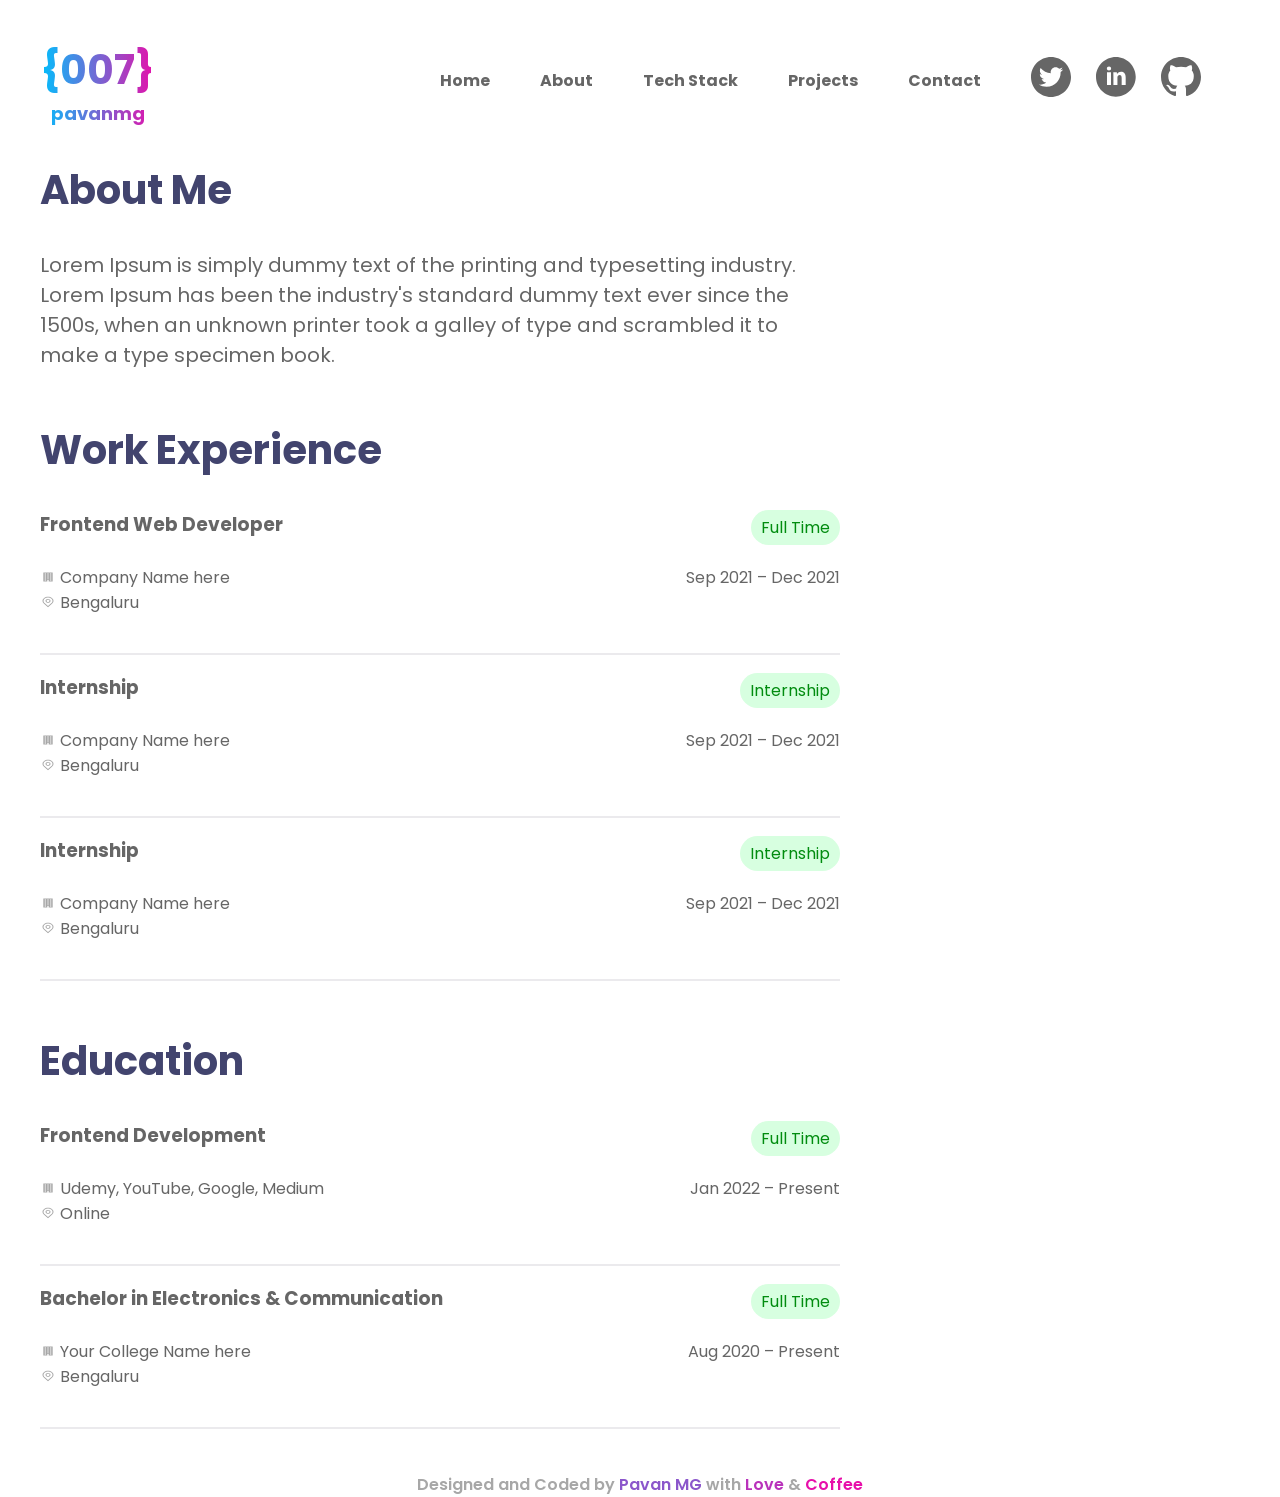
==== about.html @ 5256e84b "Initial commit" ====
<!DOCTYPE html>
<html lang="sv">
<head>
    <meta charset="UTF-8">
    <meta name="viewport" content="width=device-width, initial-scale=1.0">
    <title>u01</title>
    <link rel="stylesheet" href="./css/base.css">
    <link rel="stylesheet" href="./css/about.css">
</head>
<body>
    <header>
            <a class="main-logo" href="./index.html">
                <h1 class="main-logo-007">{007}</h1>
                <h1 class="main-logo-name">pavanmg</h1>
            </a>
        <img src="./assets/more.png" alt="burger">
    </header>

    <nav>
        <ul class="page-links">
            <li><a href="./index.html">Home</a></li>
            <li><a href="./about.html">About</a></li>
            <li><a href="./tech.html">Tech Stack</a></li>
            <li><a href="./projects.html">Projects</a></li>
            <li><a href="./contact.html">Contact</a></li>
        </ul>
        <ul class="logo-links">
            <li><a href="#"><img src="./assets/Vector-6.svg" alt="logo"></a></li>
            <li><a href="#"><img src="./assets/Vector-7.svg" alt="logo"></a></li>
            <li><a href="#"><img src="./assets/Vector-8.svg" alt="logo"></a></li>
        </ul>
    </nav>

    <main>
        <section class="introduction">
            <h2>About Me</h2>

            <p>
                Lorem Ipsum is simply dummy text of the printing and
                typesetting industry. Lorem Ipsum has been the industry's
                standard dummy text ever since the 1500s, when an unknown
                printer took a galley of type and scrambled it to make a type
                specimen book.
            </p>
        </section>
        
        <section class="work-experience">
            <h2>Work Experience</h2>
            <article class="experience-item">
                <div class="experience-header">
                    <h3>Frontend Web Developer</h3>

                    <p class="experience-type">Full Time</p>
                </div>

                <div class="details">
                    <div class="company">
                        <span><img src="./assets/mdi_office-building.svg" alt="building icon"> Company Name here</span>
                        <p>Sep 2021 – Dec 2021</p>
                    </div>

                    <div class="location">
                        <span><img src="./assets/carbon_location.svg" alt="location icon"> Bengaluru</span>
                    </div>
                </div>
            </article>

            <article class="experience-item">
                <div class="experience-header">
                    <h3>Internship</h3>

                    <p class="experience-type">Internship</p>
                </div>

                <div class="details">
                    <div class="company">
                        <span><img src="./assets/mdi_office-building.svg" alt="building icon"> Company Name here</span>
                        <p>Sep 2021 – Dec 2021</p>
                    </div>

                    <div class="location">
                        <span><img src="./assets/carbon_location.svg" alt="location icon"> Bengaluru</span>
                    </div>
                </div>
            </article>

            <article class="experience-item">
                <div class="experience-header">
                    <h3>Internship</h3>

                    <p class="experience-type">Internship</p>
                </div>

                <div class="details">

                    <div class="company">
                        <span><img src="./assets/mdi_office-building.svg" alt="building icon"> Company Name here</span>
                        <p>Sep 2021 – Dec 2021</p>
                    </div>

                    <div class="location">
                        <span><img src="./assets/carbon_location.svg" alt="location icon"> Bengaluru</span>
                    </div>
                </div>
            </article>
        </section>

        <section class="education">
            <h2>Education</h2>

            <article class="education-item">
                <div class="education-header">
                    <h3>Frontend Development</h3>

                    <p class="experience-type">Full Time</p>
                </div>

                <div class="details">
                    <div class="institution">
                        <span><img src="./assets/mdi_office-building.svg" alt="building icon"> Udemy, YouTube, Google, Medium</span>
                        <p>Jan 2022 – Present</p>
                    </div>

                    <div class="location">
                        <span><img src="./assets/carbon_location.svg" alt="location icon"> Online</span>
                    </div>
                </div>
            </article>

            <article class="education-item">

                <div class="education-header">
                    <h3>Bachelor in Electronics &amp; Communication</h3>

                    <p class="experience-type">Full Time</p>
                </div>

                <div class="details">

                    <div class="institution">
                        <span><img src="./assets/mdi_office-building.svg" alt="building icon"> Your College Name here</span>
                        <p>Aug 2020 – Present</p>
                    </div>

                    <div class="location">
                        <span><img src="./assets/carbon_location.svg" alt="location icon"> Bengaluru</span>
                    </div>
                </div>
            </article>
        </section>
    </main>

    <footer>
        <p>
            Designed and Coded by 
            <span class="name-footer">Pavan MG</span> with
            <span class="love">Love</span> &amp;
            <span class="coffee">Coffee</span>
        </p>
    </footer>
</body>
</html>
---- css/base.css ----
@import url('https://fonts.googleapis.com/css2?family=Poppins:ital,wght@0,100;0,200;0,300;0,400;0,500;0,600;0,700;0,800;0,900;1,100;1,200;1,300;1,400;1,500;1,600;1,700;1,800;1,900&display=swap');

:root {
    --gradient-color-1: #E70FAA;
    --gradient-color-2: #00C0FD;
    --light-Content: #a7a7a7;
    --Solid-Heading-Dark-mode: #cccccc;
    --Solid-Heading: #42446E;
}

* {
    margin: 0;
    padding: 0;
    box-sizing: border-box;
}

body {
    max-width: 600px;
    height: 1200px;
    display: flex;
    flex-direction: column;
    margin: auto;
    font-family: "Poppins", sans-serif;
    color: #666666;
}

h1, h2 {
    color: #000;
}

header {
    width: 100%;
    display: flex;
    flex-direction: row;
    justify-content: space-between;
    margin-top: 40px;
}


header img {
    width: 32px;
    height: 32px;
    margin: auto 0;
}

.main-logo {
    display: flex;
    flex-direction: column;
    text-decoration: none;
}

.main-logo h1 {
    width: 100%;
    background: linear-gradient(270deg, var(--gradient-color-1), var(--gradient-color-2));
    -webkit-text-fill-color: transparent;
    background-clip: text;
    font-weight: bold;
    text-align: center;
}

.main-logo-007 {
    font-size: 40px;
}

.main-logo-name {
    font-size: large;
}

nav {
    display: flex;
    flex-direction: column;
    align-items: center;
    height: 80px;
}
.page-links {
    display: flex;
    flex-direction: column;
    align-items: center;
    list-style: none;
}

nav a {
    text-decoration: none;
    color: #000;
}

.page-links a {
    font-size: 20px;
    font-weight: bolder;
    margin-top: 5px;
    margin-bottom: 5px;
}

.logo-links {
    display: flex;
    justify-content: center;
    align-items: center;
    list-style: none;
    gap: 100px;
}

.logo-links a img {
    width: 40px;
    height: 40;
}


main {
    flex: 1;
    margin-top: 50px;
}

footer {
    margin-top: 25px;
    text-align: center;
    font-weight: 600;
    margin-bottom: auto;
}

.love, .coffee {
    background: linear-gradient(270deg, var(--gradient-color-1), color-mix(in srgb, var(--gradient-color-1) 50%, var(--gradient-color-2) 50%), var(--gradient-color-2));
    -webkit-text-fill-color: transparent;
    background-clip: text;
}

@media (min-width: 1200px) {
    body {
        min-width: 1200px;
        height: 1000px;
        display: grid;
        grid-template-areas:
        "head nav nav"
        "main main main"
        "foot foot foot";
        grid-template-columns: 1fr 1fr 1fr;
        grid-template-rows: 60px 1fr 60px;
    }

    header {
        grid-area: head;
        height: 60px;
    }

    header img  {
        display: none;
        justify-content: space-evenly;
    }

    nav {
        margin-top: 40px;
        flex-direction: row;
        grid-area: nav;
    }

    .page-links {
        flex-direction: row;
    }

    .page-links a {
        margin-right: 50px;
        font-size: 16px;
        color: #666666;
    }

    .logo-links {
        gap: 25px;
    }

    main {
        grid-area: main;
    }
    
    h1 {
        color: var(--Solid-Heading);
    }

    h2 {
        margin-top: 100px;
        font-size: 40px;
        color: var(--Solid-Heading);
    }

    footer {
        grid-area: foot;
        color: var(--light-Content);
    }

    .name-footer {
        color: color-mix(in srgb, var(--gradient-color-1) 60%, var(--gradient-color-2));
    }

    .love {
        color: color-mix(in srgb, var(--gradient-color-1) 80%, var(--gradient-color-2));
        background: none;
        -webkit-text-fill-color: currentcolor;
    }

    .coffee {
        color: var(--gradient-color-1);
        background: none;
        -webkit-text-fill-color: currentcolor;
    }
}

@media (prefers-color-scheme: dark) {
    :root {
        color-scheme: dark;
    }

    h1 {
        color: var(--Solid-Heading-Dark-mode);
    }

    h2 {
        color: var(--Solid-Heading-Dark-mode);
    }

    h3 {
        color: var(--light-Content);
    }

    p {
        color: var(--Solid-Heading-Dark-mode);
    }

    .page-links a {
        color: var(--light-Content);
    }

    span {
        color: var(--Solid-Heading-Dark-mode);
    }

    .project-card {
        background-color: #363636;
    }

    .project-links a {
        color: #fff;
    }

}
---- css/about.css ----
h2 {
    margin: 50px 0 30px 0;
}

.experience-header, .education-header {
    display: flex;
    flex-direction: row;
    justify-content: space-between;
}

.introduction p {
    font-size: 20px;
}

.experience-item, .education-item {
    border-bottom: 2px solid #EBEAED;
    padding-bottom: 18px;
    margin-bottom: 18px;
}

.experience-type {
    background-color: #D7FFE0;
    color: #018C0F;
    padding: 5px 10px ;
    border-radius: 25px;
}

.details {
    margin: 20px 0;
}

.company, .institution {
    display: flex;
    flex-direction: row;
    justify-content: space-between;
}

@media (min-width: 1200px) {
    body {
        grid-template-areas:
        "head nav nav"
        "main main ."
        "foot foot foot";
    }
}

@media (max-width: 1200px) {
    nav {
        display: none;
    }
}
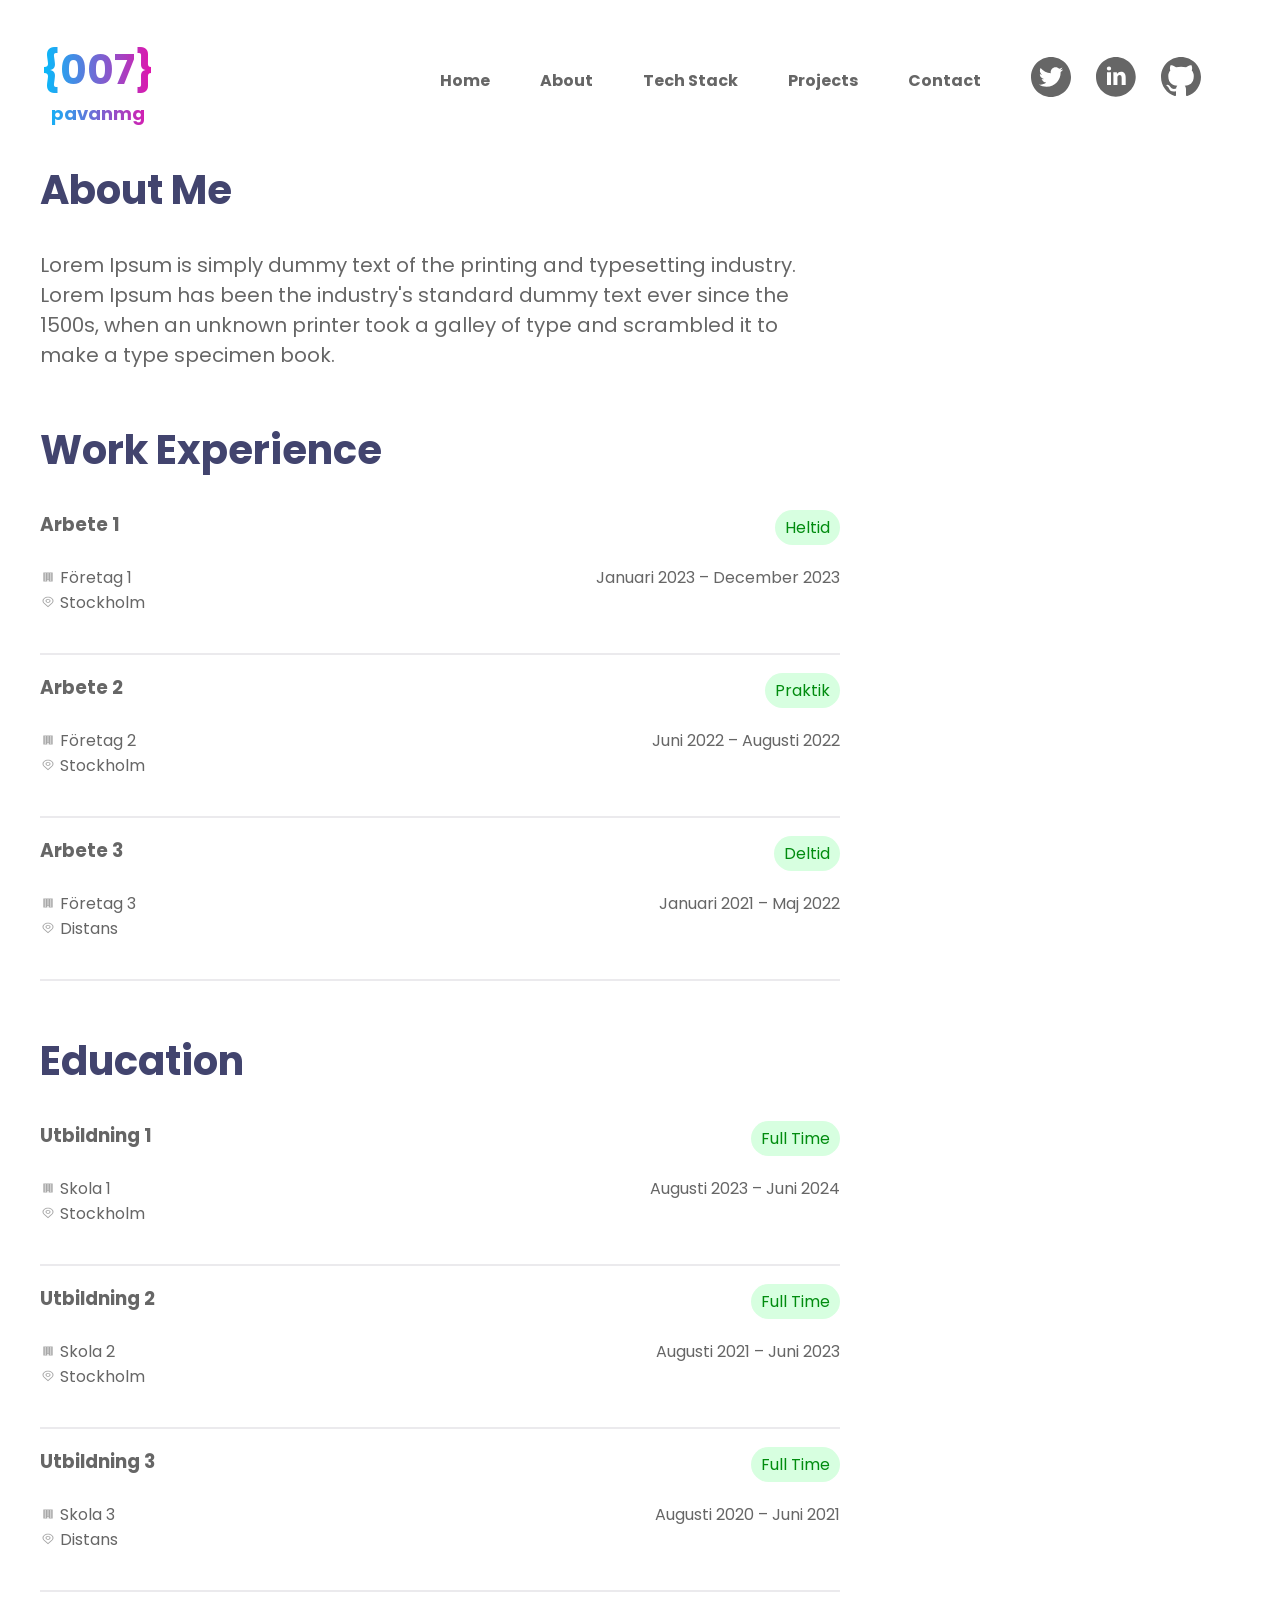
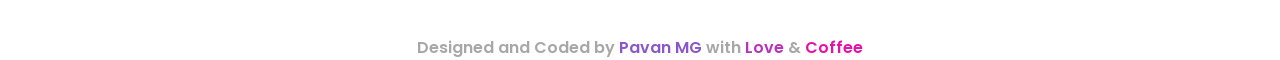
==== commit d061862d: "Add JSON data for work experience and education" ====
--- a/about.html
+++ b/about.html
@@ -6,6 +6,7 @@
     <title>u01</title>
     <link rel="stylesheet" href="./css/base.css">
     <link rel="stylesheet" href="./css/about.css">
+    <script defer src="./js/about.js"></script>
 </head>
 <body>
     <header>
@@ -147,6 +148,27 @@
                     </div>
                 </div>
             </article>
+
+            <article class="education-item">
+
+                <div class="education-header">
+                    <h3>Bachelor in Electronics &amp; Communication</h3>
+
+                    <p class="experience-type">Full Time</p>
+                </div>
+
+                <div class="details">
+
+                    <div class="institution">
+                        <span><img src="./assets/mdi_office-building.svg" alt="building icon"> Your College Name here</span>
+                        <p>Aug 2020 – Present</p>
+                    </div>
+
+                    <div class="location">
+                        <span><img src="./assets/carbon_location.svg" alt="location icon"> Bengaluru</span>
+                    </div>
+                </div>
+            </article>
         </section>
     </main>
 
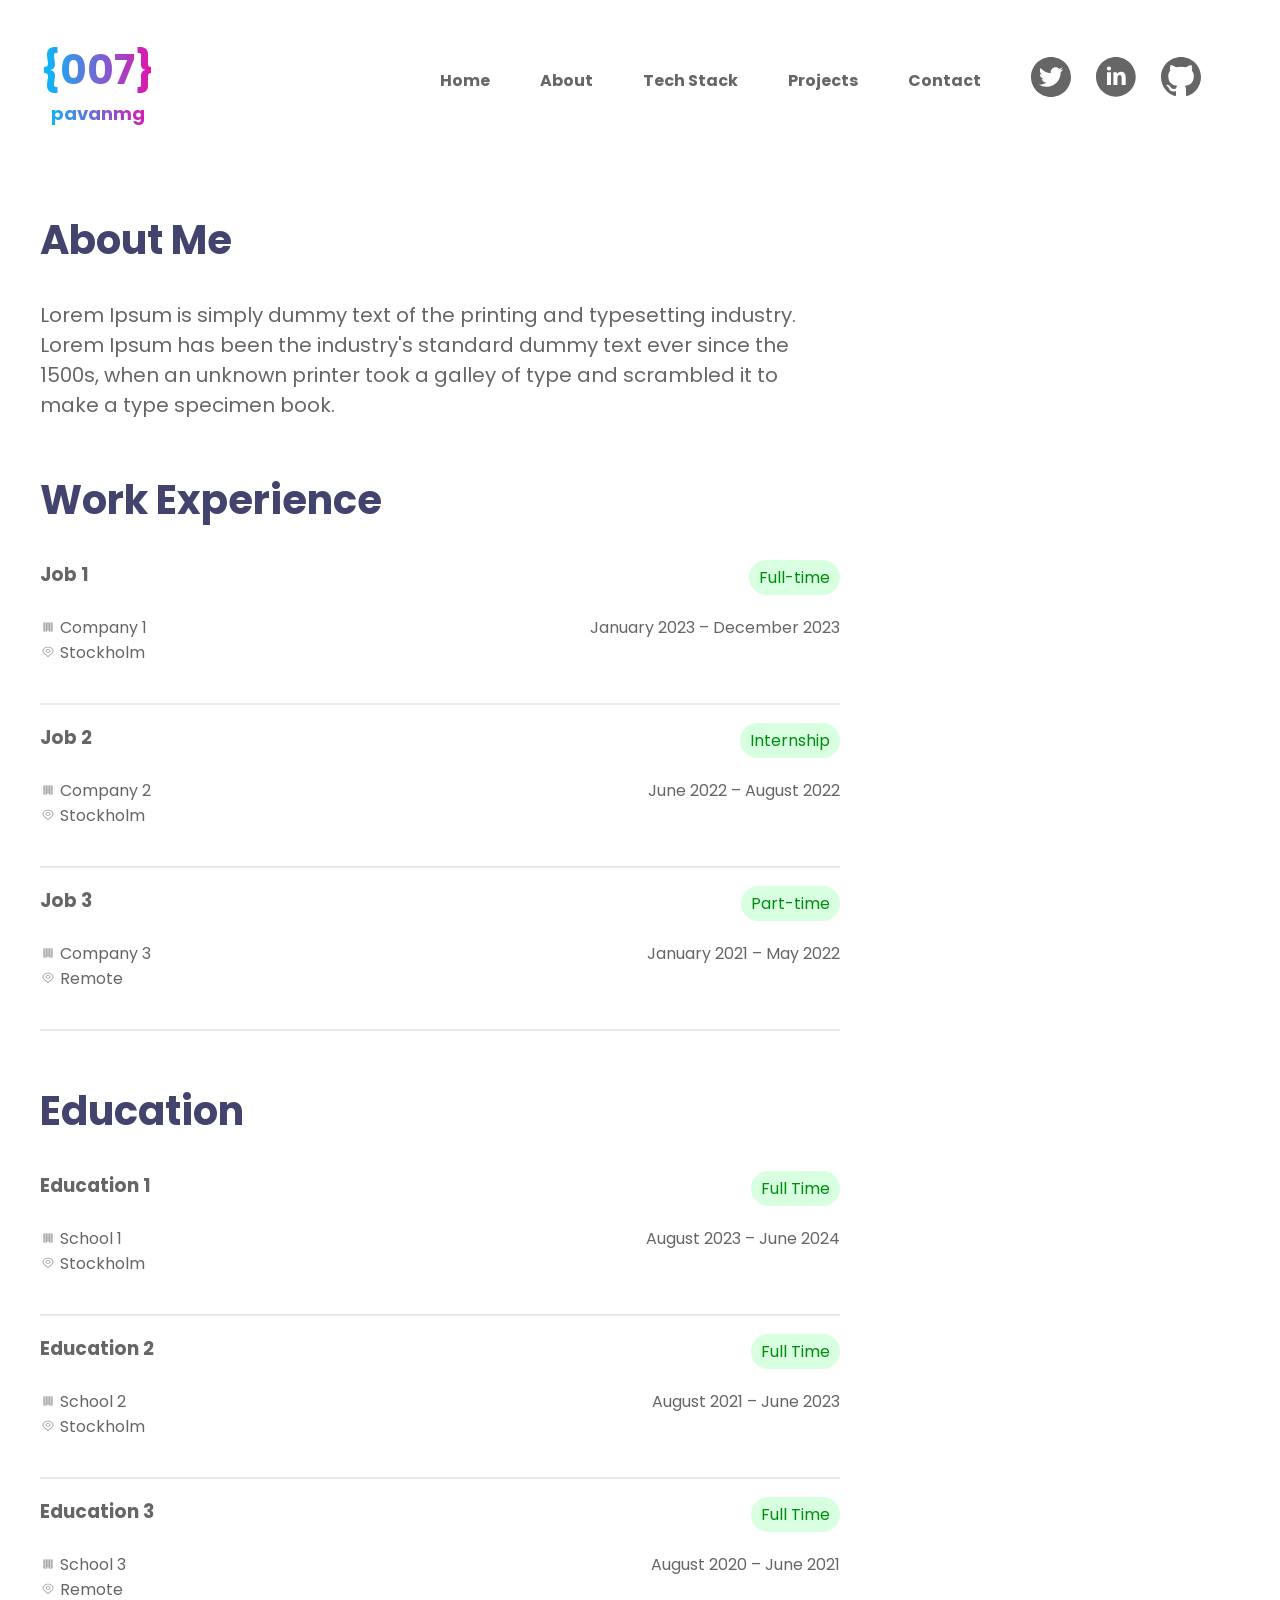
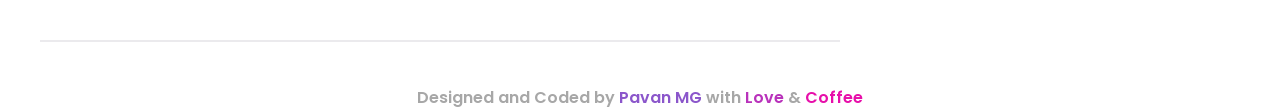
==== commit 6d642f50: "Update heading hierarchy" ====
--- a/about.html
+++ b/about.html
@@ -11,8 +11,8 @@
 <body>
     <header>
             <a class="main-logo" href="./index.html">
-                <h1 class="main-logo-007">{007}</h1>
-                <h1 class="main-logo-name">pavanmg</h1>
+                <p class="main-logo-007">{007}</p>
+                <p class="main-logo-name">pavanmg</p>
             </a>
         <img src="./assets/more.png" alt="burger">
     </header>
@@ -34,7 +34,7 @@
 
     <main>
         <section class="introduction">
-            <h2>About Me</h2>
+            <h1>About Me</h1>
 
             <p>
                 Lorem Ipsum is simply dummy text of the printing and
--- a/css/base.css
+++ b/css/base.css
@@ -49,7 +49,7 @@
     text-decoration: none;
 }
 
-.main-logo h1 {
+.main-logo p {
     width: 100%;
     background: linear-gradient(270deg, var(--gradient-color-1), var(--gradient-color-2));
     -webkit-text-fill-color: transparent;
@@ -174,7 +174,7 @@
         color: var(--Solid-Heading);
     }
 
-    h2 {
+    h1 {
         margin-top: 100px;
         font-size: 40px;
         color: var(--Solid-Heading);
--- a/css/about.css
+++ b/css/about.css
@@ -1,5 +1,6 @@
 h2 {
     margin: 50px 0 30px 0;
+    font-size: 40px;
 }
 
 .experience-header, .education-header {
@@ -9,6 +10,7 @@
 }
 
 .introduction p {
+    margin-top: 30px;
     font-size: 20px;
 }
 
@@ -42,6 +44,10 @@
         "main main ."
         "foot foot foot";
     }
+
+    h2 {
+        color: var(--Solid-Heading);
+    }
 }
 
 @media (max-width: 1200px) {
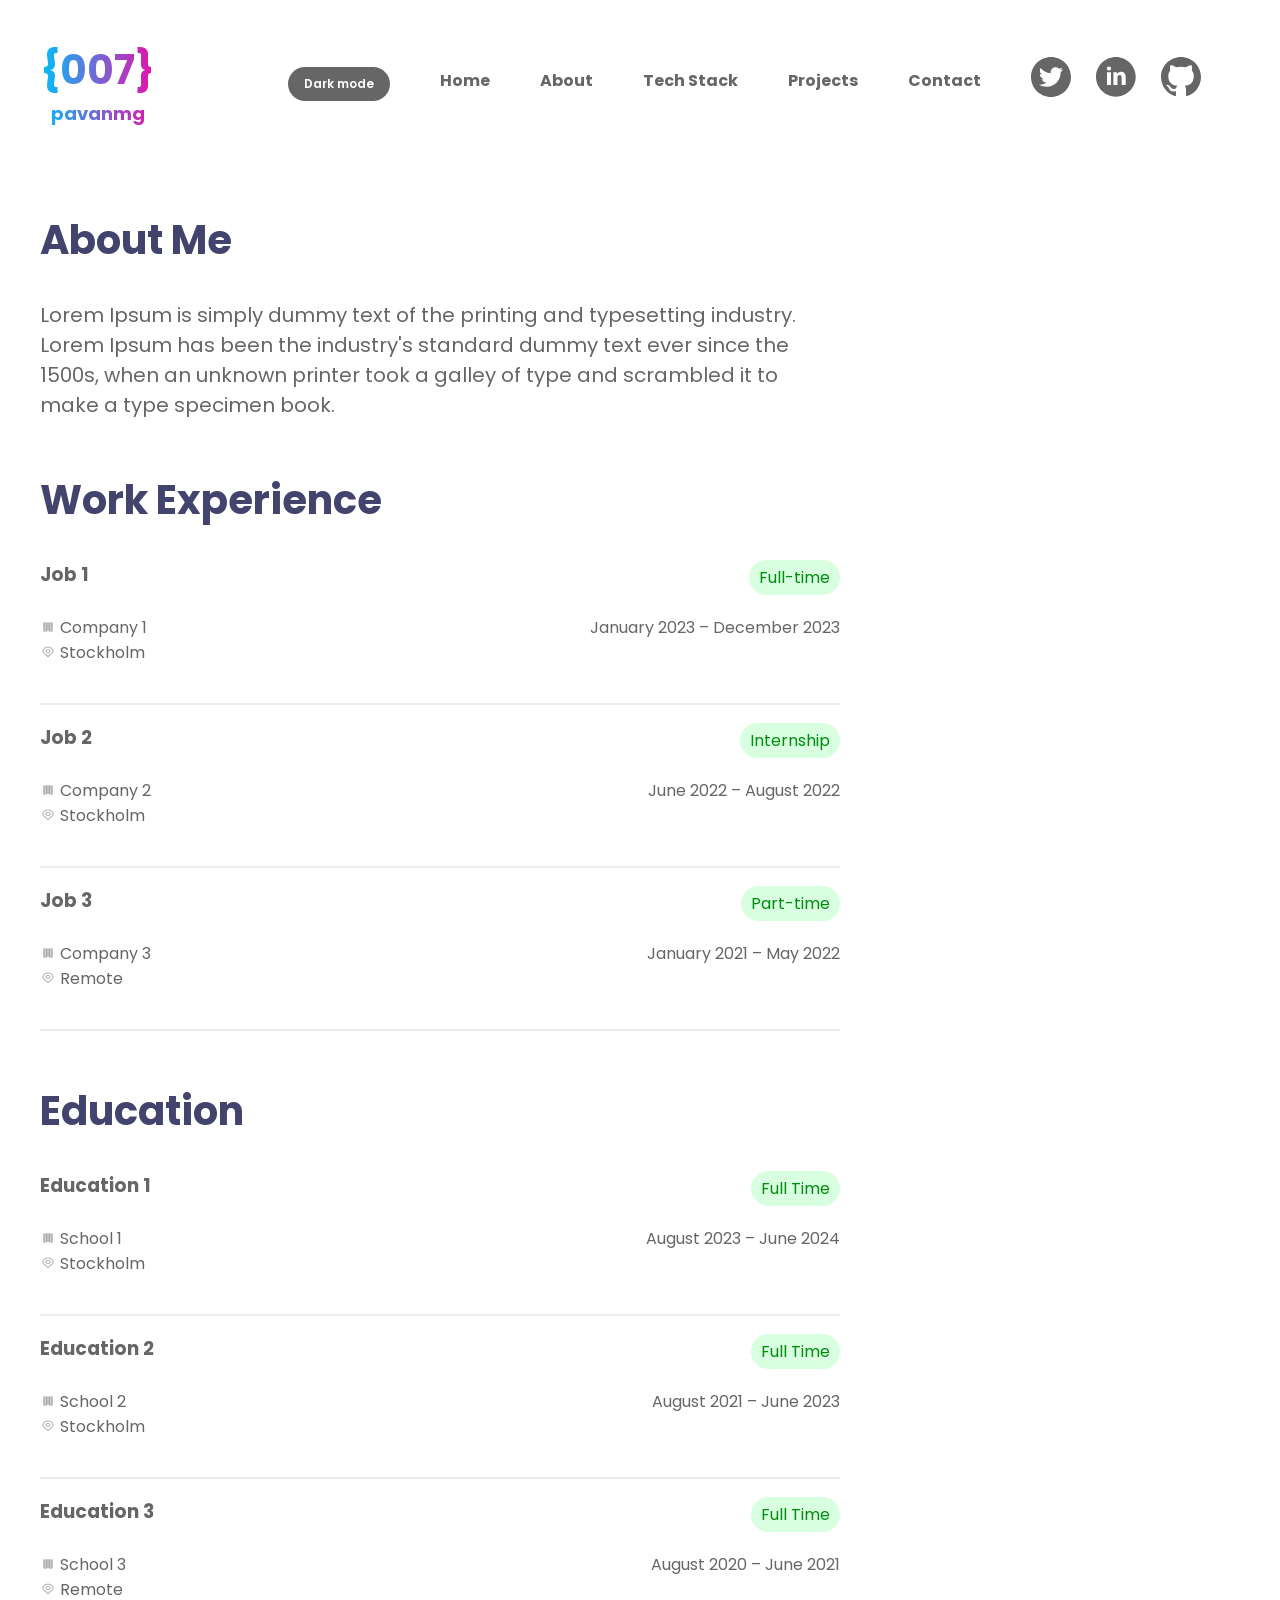
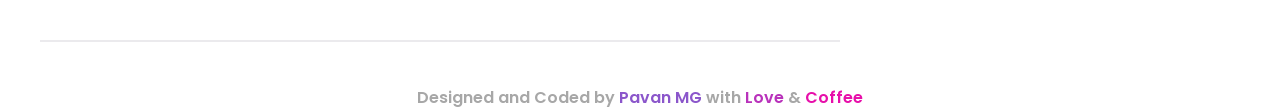
==== commit 9bacc960: "Add dark/light mode toggle button and related styles" ====
--- a/about.html
+++ b/about.html
@@ -10,14 +10,35 @@
 </head>
 <body>
     <header>
-            <a class="main-logo" href="./index.html">
-                <p class="main-logo-007">{007}</p>
-                <p class="main-logo-name">pavanmg</p>
-            </a>
-        <img src="./assets/more.png" alt="burger">
+        <a class="main-logo" href="./index.html">
+            <p class="main-logo-007">{007}</p>
+            <p class="main-logo-name">pavanmg</p>
+        </a>
+        <button class="theme-toggle">Dark mode</button>
+        <details class="mobile-menu">
+            <summary>
+                <img src="./assets/more.png" alt="Menu">
+            </summary>
+
+            <nav>
+                <ul class="page-links">
+                    <li><a href="./index.html">Home</a></li>
+                    <li><a href="./about.html">About</a></li>
+                    <li><a href="./tech.html">Tech Stack</a></li>
+                    <li><a href="./projects.html">Projects</a></li>
+                    <li><a href="./contact.html">Contact</a></li>
+                </ul>
+
+                <ul class="logo-links">
+                    <li><a href="#"><img src="./assets/Vector-6.svg" alt="twitter logo"></a></li>
+                    <li><a href="#"><img src="./assets/Vector-7.svg" alt="linkedin logo"></a></li>
+                    <li><a href="#"><img src="./assets/Vector-8.svg" alt="github logo"></a></li>
+                </ul>
+            </nav>
+        </details>
     </header>
 
-    <nav>
+    <nav class="desktop-nav">
         <ul class="page-links">
             <li><a href="./index.html">Home</a></li>
             <li><a href="./about.html">About</a></li>
@@ -26,9 +47,9 @@
             <li><a href="./contact.html">Contact</a></li>
         </ul>
         <ul class="logo-links">
-            <li><a href="#"><img src="./assets/Vector-6.svg" alt="logo"></a></li>
-            <li><a href="#"><img src="./assets/Vector-7.svg" alt="logo"></a></li>
-            <li><a href="#"><img src="./assets/Vector-8.svg" alt="logo"></a></li>
+            <li><a href="#"><img src="./assets/Vector-6.svg" alt="twitter logo"></a></li>
+            <li><a href="#"><img src="./assets/Vector-7.svg" alt="linkedin logo"></a></li>
+            <li><a href="#"><img src="./assets/Vector-8.svg" alt="github logo"></a></li>
         </ul>
     </nav>
 
@@ -180,5 +201,6 @@
             <span class="coffee">Coffee</span>
         </p>
     </footer>
+    <script src="./js/theme.js"></script>
 </body>
 </html>
--- a/css/base.css
+++ b/css/base.css
@@ -16,7 +16,7 @@
 
 body {
     max-width: 600px;
-    height: 1200px;
+    min-height: 1200px;
     display: flex;
     flex-direction: column;
     margin: auto;
@@ -26,21 +26,6 @@
 
 h1, h2 {
     color: #000;
-}
-
-header {
-    width: 100%;
-    display: flex;
-    flex-direction: row;
-    justify-content: space-between;
-    margin-top: 40px;
-}
-
-
-header img {
-    width: 32px;
-    height: 32px;
-    margin: auto 0;
 }
 
 .main-logo {
@@ -66,6 +51,46 @@
     font-size: large;
 }
 
+header {
+    width: 100%;
+    display: flex;
+    flex-wrap: wrap;
+    justify-content: space-between;
+    align-items: center;
+    position: relative;
+    margin-top: 40px;
+}
+
+.mobile-menu {
+    width: 100%;
+}
+
+.mobile-menu summary {
+    position: absolute;
+    top: 30px;
+    right: 0;
+    cursor: pointer;
+    list-style: none;
+}
+
+.mobile-menu summary img {
+    display: block;
+    width: 32px;
+    height: 32px;
+}
+
+.mobile-menu nav {
+    display: none;
+    flex-direction: column;
+    align-items: center;
+    width: 100%;
+    height: auto;
+}
+
+.mobile-menu[open] nav {
+    display: flex;
+}
+
 nav {
     display: flex;
     flex-direction: column;
@@ -104,7 +129,6 @@
     height: 40;
 }
 
-
 main {
     flex: 1;
     margin-top: 50px;
@@ -121,6 +145,24 @@
     background: linear-gradient(270deg, var(--gradient-color-1), color-mix(in srgb, var(--gradient-color-1) 50%, var(--gradient-color-2) 50%), var(--gradient-color-2));
     -webkit-text-fill-color: transparent;
     background-clip: text;
+}
+
+.theme-toggle {
+    background-color: #666666;
+    color: white;
+    border: none;
+    border-radius: 20px;
+    padding: 8px 16px;
+    font-family: "Poppins", sans-serif;
+    font-size: 12px;
+    font-weight: 600;
+    cursor: pointer;
+    margin-right: 50px;
+}
+
+:root.dark-mode .theme-toggle {
+    background-color: var(--light-Content);
+    color: #000;
 }
 
 @media (min-width: 1200px) {
@@ -136,6 +178,10 @@
         grid-template-rows: 60px 1fr 60px;
     }
 
+    .mobile-menu {
+        display: none;
+    }
+
     header {
         grid-area: head;
         height: 60px;
@@ -202,41 +248,44 @@
     }
 }
 
-@media (prefers-color-scheme: dark) {
-    :root {
-        color-scheme: dark;
-    }
-
-    h1 {
-        color: var(--Solid-Heading-Dark-mode);
-    }
-
-    h2 {
-        color: var(--Solid-Heading-Dark-mode);
-    }
-
-    h3 {
-        color: var(--light-Content);
-    }
-
-    p {
-        color: var(--Solid-Heading-Dark-mode);
-    }
-
-    .page-links a {
-        color: var(--light-Content);
-    }
-
-    span {
-        color: var(--Solid-Heading-Dark-mode);
-    }
-
-    .project-card {
-        background-color: #363636;
-    }
-
-    .project-links a {
-        color: #fff;
-    }
-
+@media (max-width: 1200px) {
+    .desktop-nav {
+        display: none;
+    }
+}
+
+:root.dark-mode {
+    color-scheme: dark;
+}
+
+:root.dark-mode h1 {
+    color: var(--Solid-Heading-Dark-mode);
+}
+
+:root.dark-mode h2 {
+    color: var(--Solid-Heading-Dark-mode);
+}
+
+:root.dark-mode h3 {
+    color: var(--light-Content);
+}
+
+:root.dark-mode p {
+    color: var(--Solid-Heading-Dark-mode);
+}
+
+:root.dark-mode .page-links a {
+    color: var(--light-Content);
+}
+
+:root.dark-mode span {
+    color: var(--Solid-Heading-Dark-mode);
+}
+
+:root.dark-mode .project-card {
+    background-color: #363636;
+}
+
+:root.dark-mode .project-links a {
+    color: #fff;
 }
--- a/css/about.css
+++ b/css/about.css
@@ -48,10 +48,4 @@
     h2 {
         color: var(--Solid-Heading);
     }
-}
-
-@media (max-width: 1200px) {
-    nav {
-        display: none;
-    }
 }
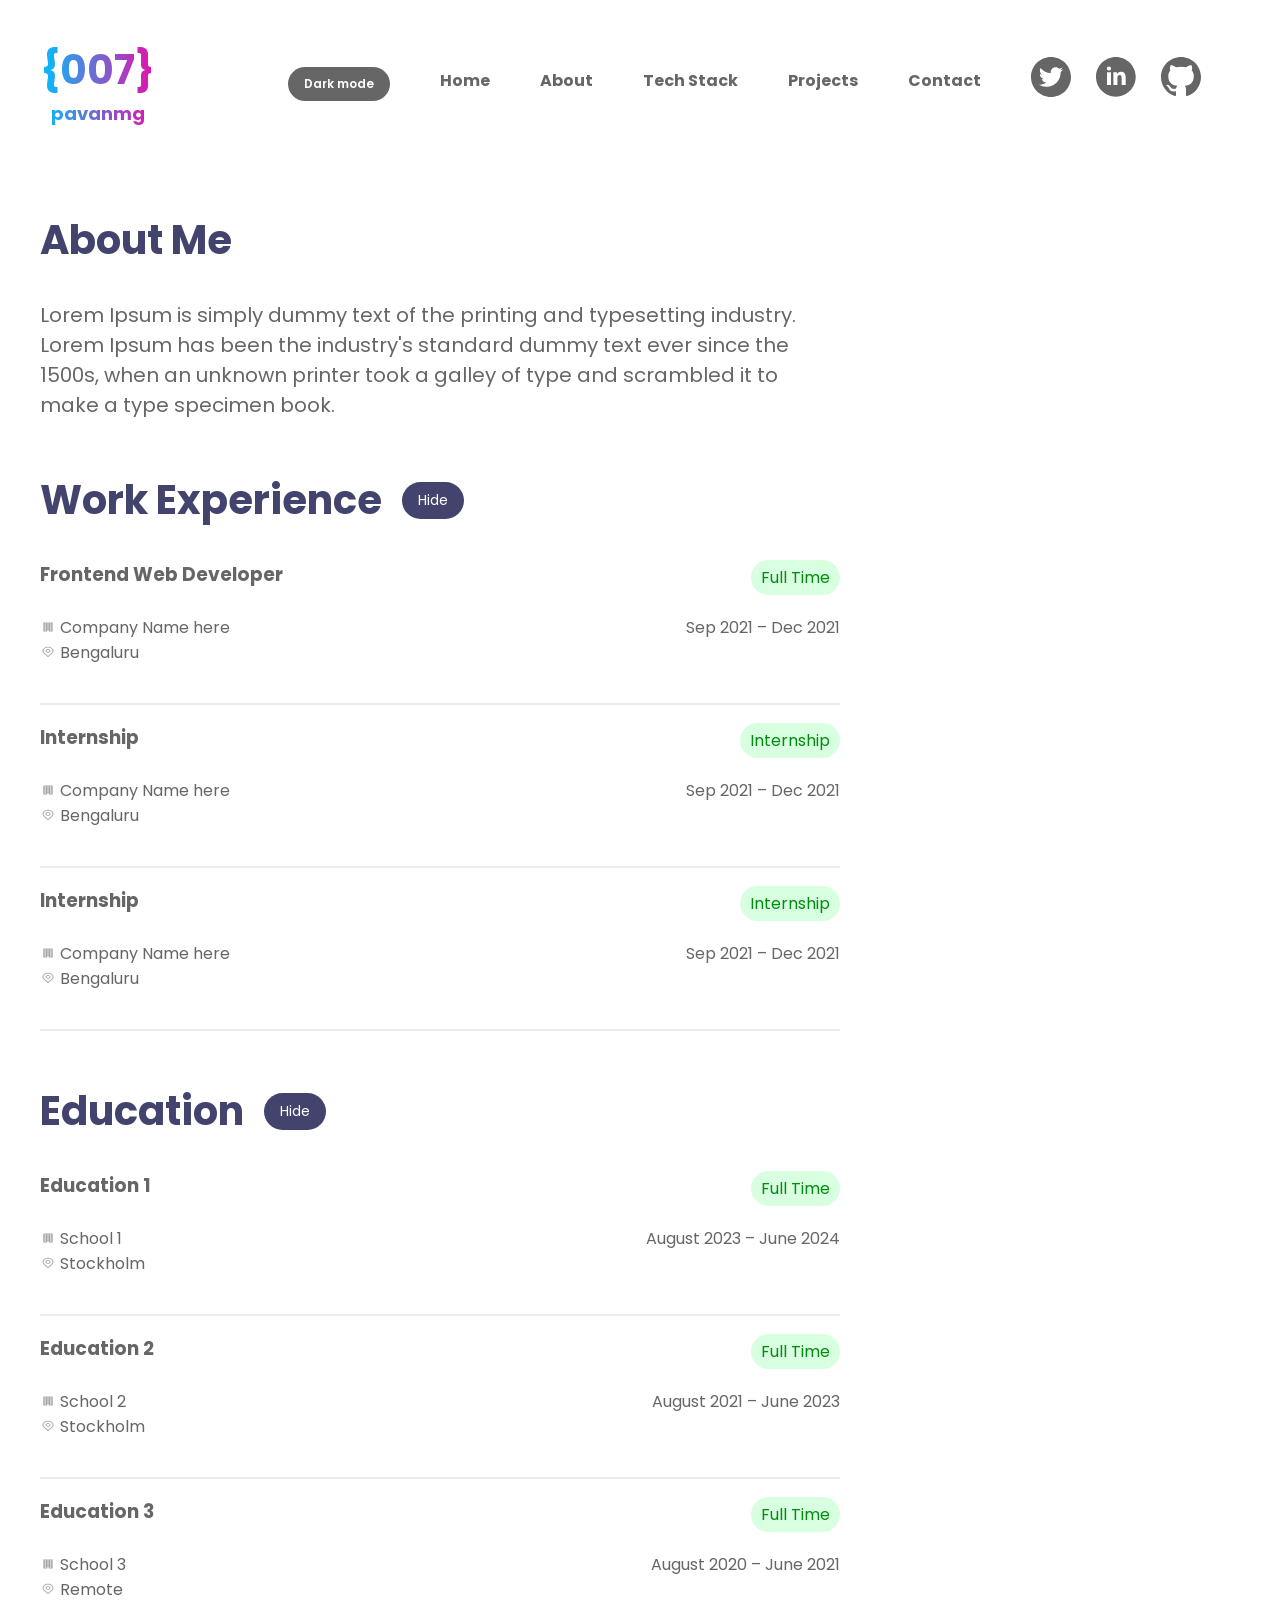
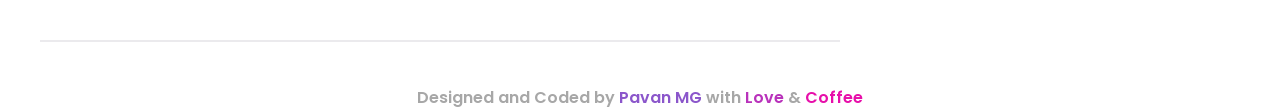
==== commit 6b47fd45: "Add show/hide buttons for experience and education sections" ====
--- a/about.html
+++ b/about.html
@@ -67,7 +67,10 @@
         </section>
         
         <section class="work-experience">
-            <h2>Work Experience</h2>
+            <div class="section-header">
+                <h2>Work Experience</h2>
+                <button class="toggle-btn">Hide</button>
+            </div> 
             <article class="experience-item">
                 <div class="experience-header">
                     <h3>Frontend Web Developer</h3>
@@ -128,8 +131,10 @@
         </section>
 
         <section class="education">
-            <h2>Education</h2>
-
+            <div class="section-header">
+                <h2>Education</h2>
+                <button class="toggle-btn">Hide</button>
+            </div>
             <article class="education-item">
                 <div class="education-header">
                     <h3>Frontend Development</h3>
--- a/css/base.css
+++ b/css/base.css
@@ -278,10 +278,6 @@
     color: var(--light-Content);
 }
 
-:root.dark-mode span {
-    color: var(--Solid-Heading-Dark-mode);
-}
-
 :root.dark-mode .project-card {
     background-color: #363636;
 }
--- a/css/about.css
+++ b/css/about.css
@@ -1,6 +1,12 @@
 h2 {
+    font-size: 40px;
+}
+
+.section-header {
+    display: flex;
+    align-items: center;
+    gap: 20px;
     margin: 50px 0 30px 0;
-    font-size: 40px;
 }
 
 .experience-header, .education-header {
@@ -37,6 +43,27 @@
     justify-content: space-between;
 }
 
+.toggle-btn {
+    cursor: pointer;
+    padding: 8px 16px;
+    border: none;
+    border-radius: 20px;
+    background-color: var(--Solid-Heading);
+    color: white;
+    font-family: inherit;
+    font-size: 14px;
+}
+
+:root.dark-mode .toggle-btn {
+    background-color: var(--light-Content);
+    color: #000;
+}
+
+:root.dark-mode .details span {
+    color: var(--Solid-Heading-Dark-mode);
+}
+
+
 @media (min-width: 1200px) {
     body {
         grid-template-areas:
@@ -48,4 +75,10 @@
     h2 {
         color: var(--Solid-Heading);
     }
+}
+
+@media (max-width: 1200px) {
+    .toggle-btn {
+        background-color: #000;
+    }
 }
